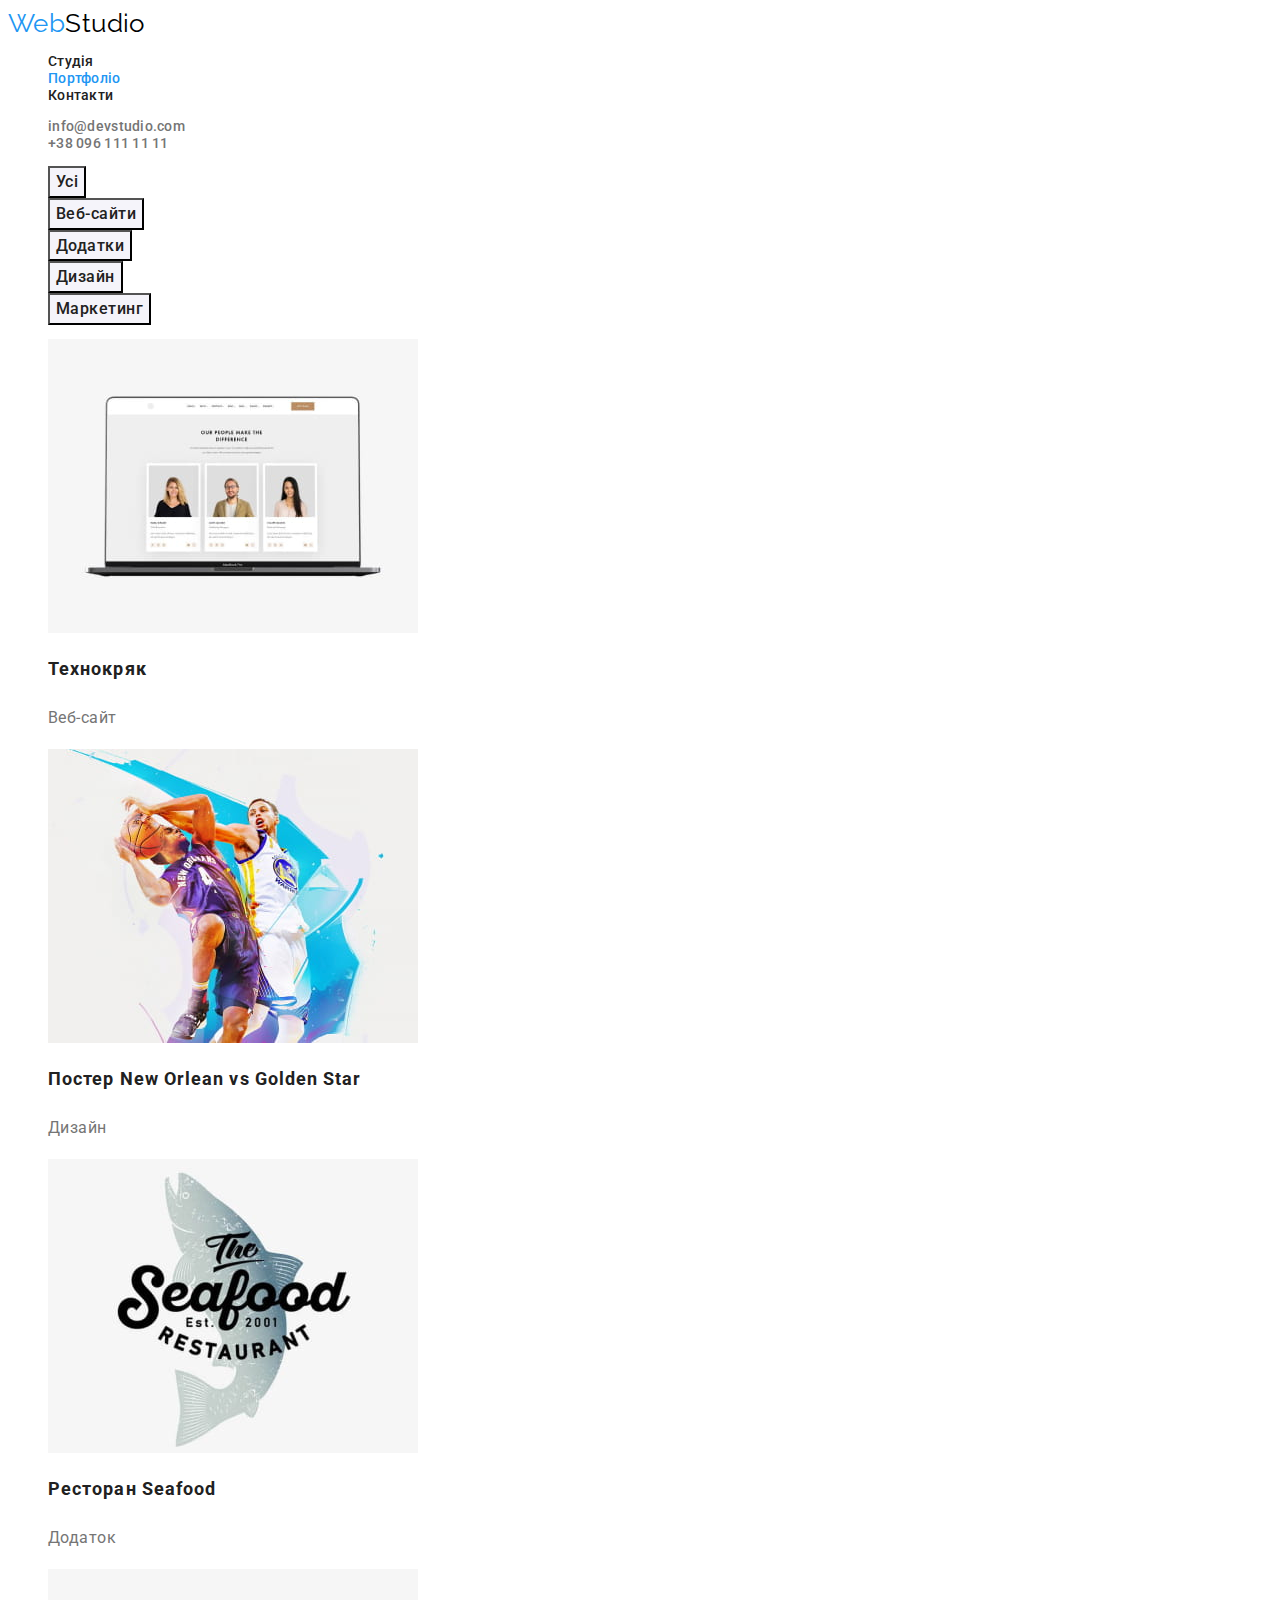
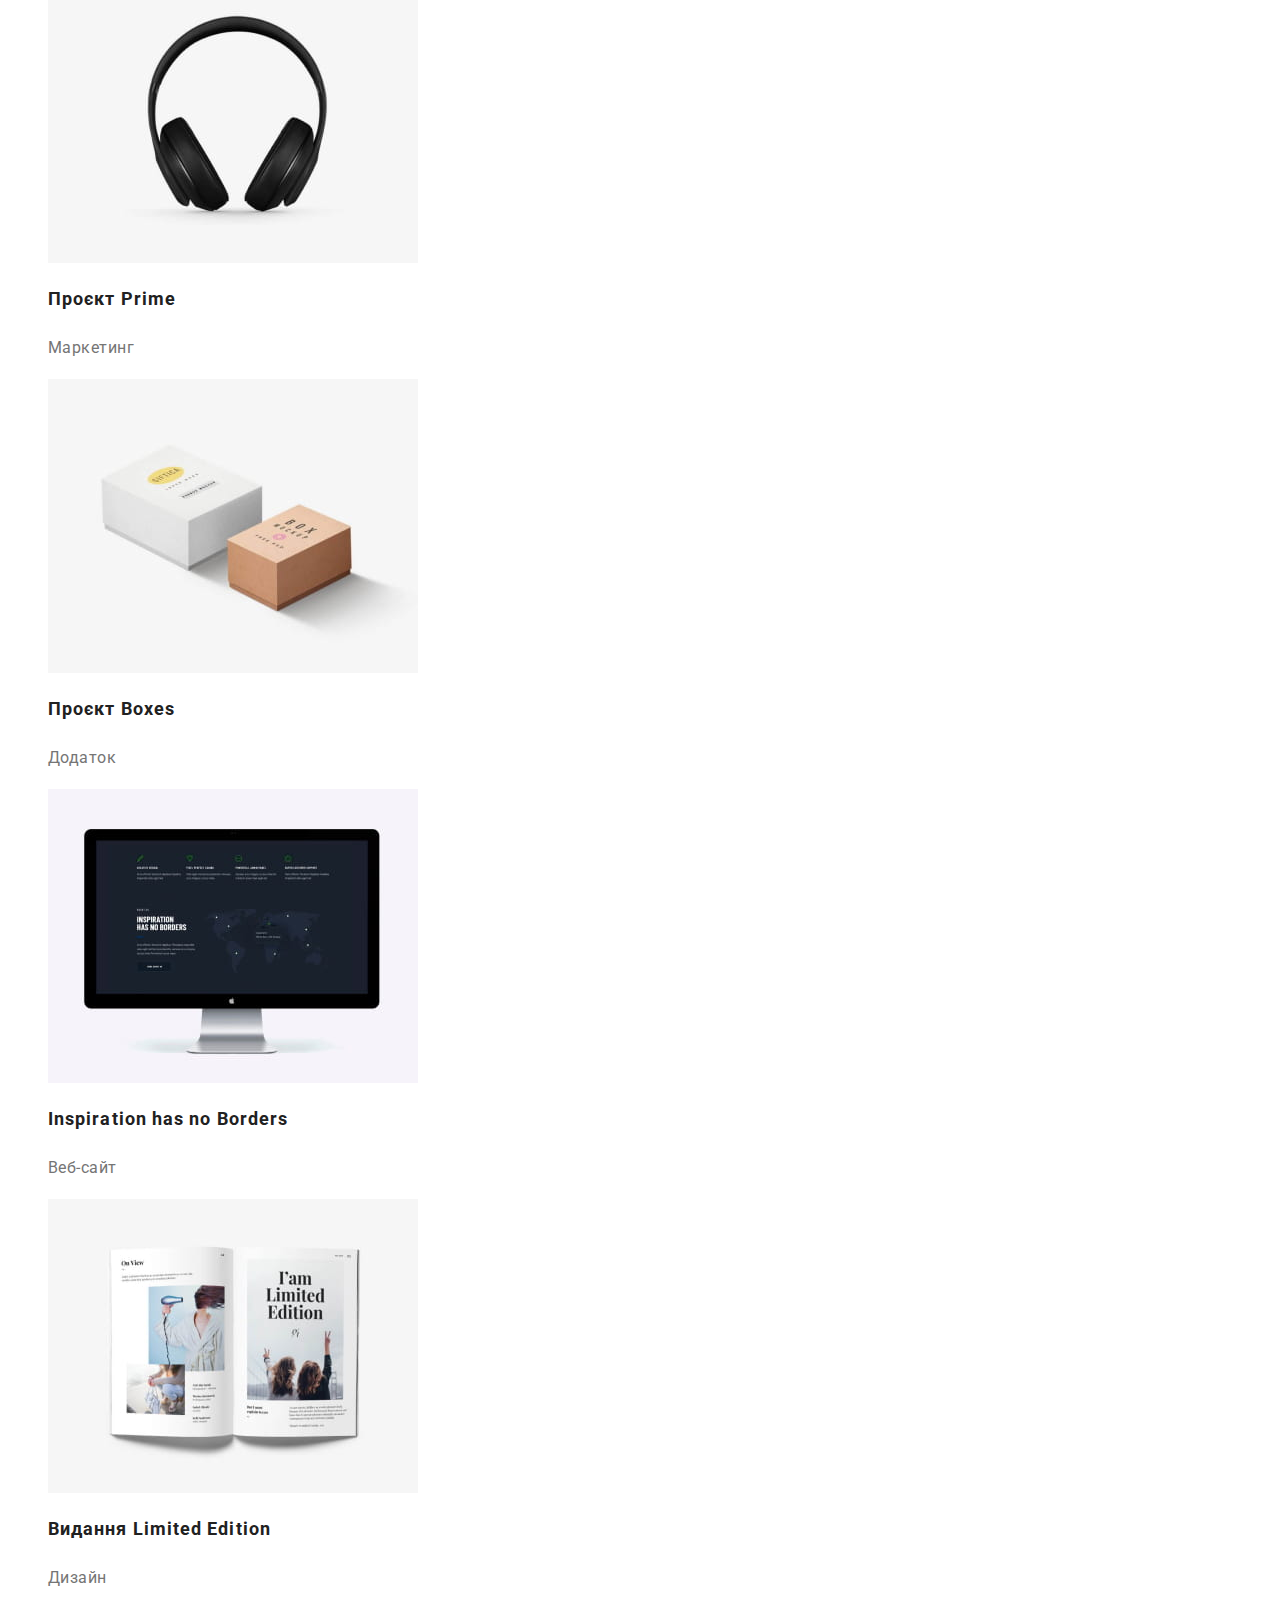
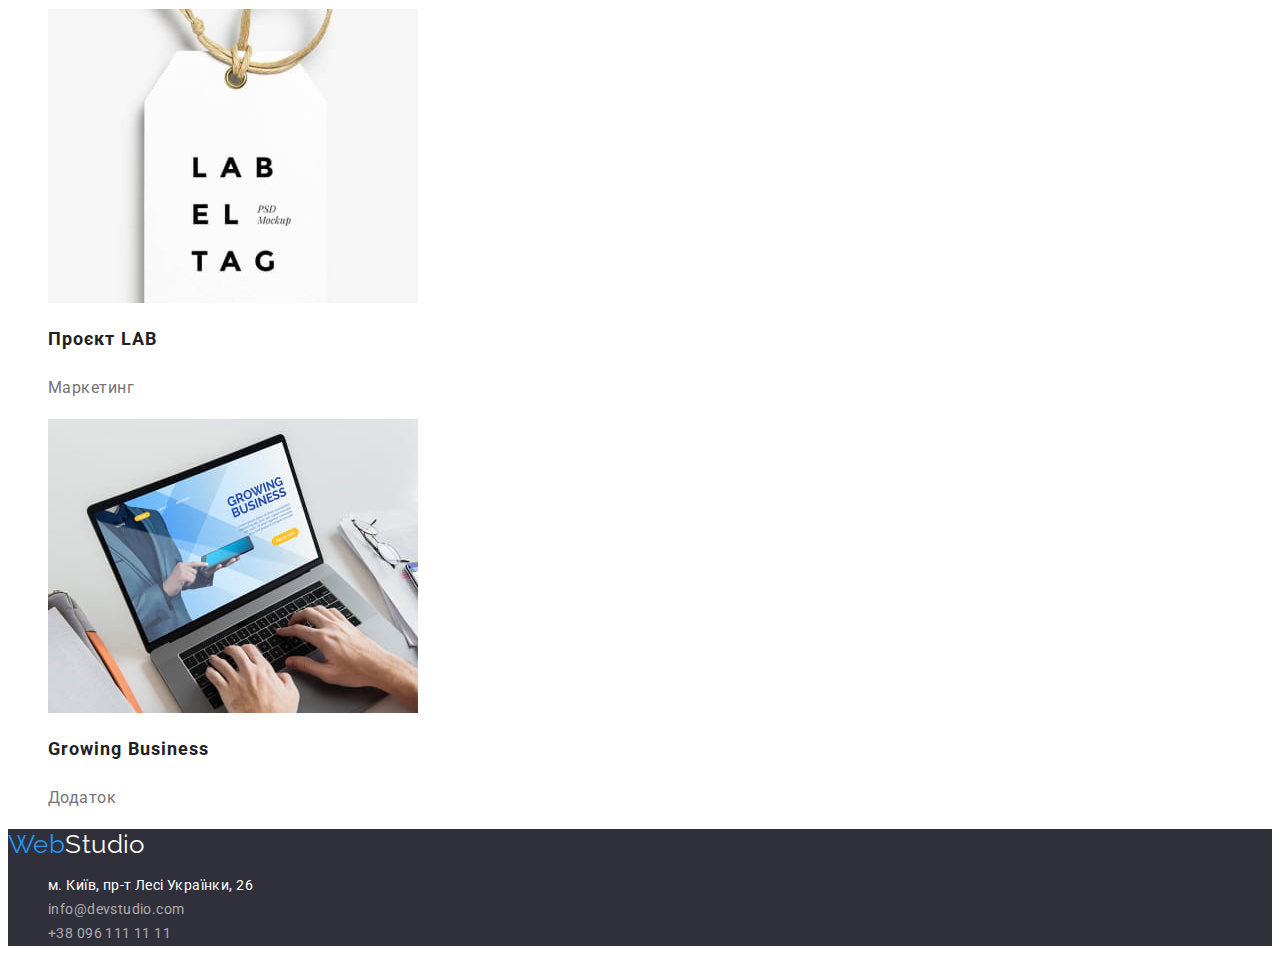
==== portfolio.html @ efd13a73 "Copy" ====
<!DOCTYPE html>
<html lang="uk">
	<head>
		<meta charset="UTF-8" />
		<meta http-equiv="X-UA-Compatible" content="IE=edge" />
		<meta name="viewport" content="width=device-width, initial-scale=1.0" />
		<title>Document</title>
		<link rel="preconnect" href="https://fonts.googleapis.com" />
		<link rel="preconnect" href="https://fonts.gstatic.com" crossorigin />
		<link
			href="https://fonts.googleapis.com/css2?family=Raleway:wght@700&family=Roboto:wght@400;500;700;900&display=swap"
			rel="stylesheet"
		/>
		<link rel="stylesheet" href="./css/style.css" />
	</head>
	<body>
		<!-- Шапка сайта -->
		<header class="page-header">
			<nav>
				<a href="./index.html" class="logo link">Web<span class="logo-header">Studio</span></a>

				<ul class="site-nav list">
					<li><a href="./index.html" class="link">Студія</a></li>
					<li><a href="./portfolio.html" class="link current">Портфоліо</a></li>
					<li><a href="#" class="link">Контакти</a></li>
				</ul>
				<ul class="site-con list">
					<li><a href="mailto:info@devstudio.com" class="link text">info@devstudio.com</a></li>
					<li><a href="tel:+380961111111" class="link text">+38 096 111 11 11</a></li>
				</ul>
			</nav>
		</header>
		<main>
			<!-- Navigation filter -->
			<section class="section">
				<h1 hidden>Navigation filter</h1>
				<ul class="filter-button list">
					<li><button type="button" class="button secondary">Усі</button></li>
					<li><button type="button" class="button secondary">Веб-сайти</button></li>
					<li><button type="button" class="button secondary">Додатки</button></li>
					<li><button type="button" class="button secondary">Дизайн</button></li>
					<li><button type="button" class="button secondary">Маркетинг</button></li>
				</ul>
				<ul class="filter-list list">
					<li>
						<img src="./images/portfolio/img.jpg" alt="Веб-сайт_01" width="370" />
						<h2 class="title">Технокряк</h2>
						<p class="text">Веб-сайт</p>
					</li>
					<li>
						<img src="./images/portfolio/img-1.jpg" alt="Дизайн_01" width="370" />
						<h2 class="title">Постер New Orlean vs Golden Star</h2>
						<p class="text">Дизайн</p>
					</li>
					<li>
						<img src="./images/portfolio/img-2.jpg" alt="Додаток_01" width="370" />
						<h2 class="title">Ресторан Seafood</h2>
						<p class="text">Додаток</p>
					</li>
					<li>
						<img src="./images/portfolio/img-3.jpg" alt="Маркетинг_01" width="370" />
						<h2 class="title">Проєкт Prime</h2>
						<p class="text">Маркетинг</p>
					</li>
					<li>
						<img src="./images/portfolio/img-4.jpg" alt="Додаток_02" width="370" />
						<h2 class="title">Проєкт Boxes</h2>
						<p class="text">Додаток</p>
					</li>
					<li>
						<img src="./images/portfolio/img-5.jpg" alt="Веб-сайт_02" width="370" />
						<h2 class="title">Inspiration has no Borders</h2>
						<p class="text">Веб-сайт</p>
					</li>
					<li>
						<img src="./images/portfolio/img-6.jpg" alt="Дизайн_02" width="370" />
						<h2 class="title">Видання Limited Edition</h2>
						<p class="text">Дизайн</p>
					</li>
					<li>
						<img src="./images/portfolio/img-7.jpg" alt="Маркетинг_02" width="370" />
						<h2 class="title">Проєкт LAB</h2>
						<p class="text">Маркетинг</p>
					</li>
					<li>
						<img src="./images/portfolio/img-8.jpg" alt="Додаток_03" width="370" />
						<h2 class="title">Growing Business</h2>
						<p class="text">Додаток</p>
					</li>
				</ul>
			</section>
		</main>
		<footer class="footer-bg">
			<a href="./index.html" class="logo">Web<span class="logo-footer">Studio</span></a>
			<address>
				<ul class="footer-list list">
					<li>
						<a href="https://goo.gl/maps/hFcLkhoPXMKdGGqA7" target="_blank">
							м. Київ, пр-т Лесі Українки, 26
						</a>
					</li>
					<li><a href="mailto:info@devstudio.com" class="footer-list-link">info@devstudio.com</a></li>
					<li><a href="tel:+380961111111" class="footer-list-link">+38 096 111 11 11</a></li>
				</ul>
			</address>
		</footer>
	</body>
</html>
---- css/style.css ----
/* Logo-color #2196F3 #000000  */
/* text-color #212121 #757575 */
/* blue #2196F3 */
/* white #FFFFFF */
/* footer color: rgba(255, 255, 255, 0.6); */
/* background color #FFFFFF #2F303A #F5F5F5 #F5F4FA  */
:root {
	--primary-text-color: #212121;
	--paragraph-text-color: #757575;
	--accent-color: #2196f3;
	--primary-white-color: #ffffff;
	--secondary-color: #f5f4fa;
	--bg-secondary-color: #2f303a;
}

body {
	background: var(--primary-white-color);
	color: var(--primary-text-color);
	font-size: 14px;
	font-family: Roboto, sans-serif;
	letter-spacing: 0.03em;
}

.text {
	color: var(--paragraph-text-color);
	/* font-size: 14px; */
	line-height: 1.71;
}

.list {
	list-style: none;
}

/* Logo */
.logo > span:hover,
.logo > span:focus {
	color: var(--accent-color);
}

.logo {
	color: var(--accent-color);
	font-family: Raleway, sans-serif;
	font-size: 26px;
	line-height: 1.19;
	text-decoration: none;
}
.logo-header {
	color: #000000;
}

.logo-footer {
	color: var(--primary-white-color);
}

/* Site-nav */

.site-nav .link {
	color: var(--primary-text-color);
	font-weight: 500;
	/* font-size: 14px; */
	line-height: 1.14;
	letter-spacing: 0.02em;
	text-decoration: none;
}

.site-nav .link:hover,
.site-nav .link:focus {
	color: var(--accent-color);
}

.site-nav .link.current {
	color: var(--accent-color);
}

.site-con .link {
	font-weight: 500;
	/* font-size: 14px; */
	line-height: 1.14;
	letter-spacing: 0.02em;
	text-decoration: none;
}

.site-con .link:hover,
.site-con .link:focus {
	color: var(--accent-color);
}

/* Hero */
.hero {
}

.hero-title {
	color: var(--primary-white-color);
	/* color: #000000; */
	font-weight: 900;
	font-size: 44px;
	line-height: 1.36;
	/* or 136% */

	text-align: center;
	letter-spacing: 0.06em;
	text-transform: uppercase;
}
/* Section */
.section-title {
	/* color: #212121; */
	font-weight: 700;
	font-size: 36px;
	line-height: 1.16;
	text-align: center;
}

/* feature */
.feature-list .title {
	font-weight: 700;
	font-size: 14px;
	line-height: 1.14;
	text-transform: uppercase;
}

/* Team */
.team-list .title {
	font-weight: 500;
	font-size: 16px;
	line-height: 1.19;
	/* identical to box height */

	/* text-align: center; */
}

.team-list .text {
	font-size: 16px;
	line-height: 1.19;
}

/* footer */
.footer-list a {
	color: var(--primary-white-color);
	font-size: 14px;
	line-height: 1.71;
	text-decoration: none;
	font-style: normal;
}

.footer-list .footer-list-link {
	color: rgba(255, 255, 255, 0.6);
}

.footer-list a:hover,
.footer-list a:focus {
	color: var(--accent-color);
}

.hero-bg {
	text-align: center;
	background-color: var(--bg-secondary-color);
}

.footer-bg {
	background-color: var(--bg-secondary-color);
}
/* Button */

.button {
	font-family: inherit;
	text-decoration: none;
	cursor: pointer;
}
.button.primary {
	color: var(--primary-white-color);
	background-color: var(--accent-color);
	font-weight: 700;
	font-size: 16px;
	line-height: 1.88;
}
.button.secondary {
	color: var(--primary-text-color);
	background-color: var(--secondary-color);

	font-weight: 500;
	font-size: 16px;
	line-height: 1.62;

	text-align: center;
	letter-spacing: 0.03em;
}

.button:hover,
.button:focus {
	color: var(--primary-white-color);
	background-color: var(--accent-color);
}

/* portfolio */

.filter-list .title {
	font-weight: 700;
	font-size: 18px;
	line-height: 2;

	letter-spacing: 0.06em;
}

.filter-list .text {
	font-size: 16px;
	line-height: 1.88;

	letter-spacing: 0.03em;
}
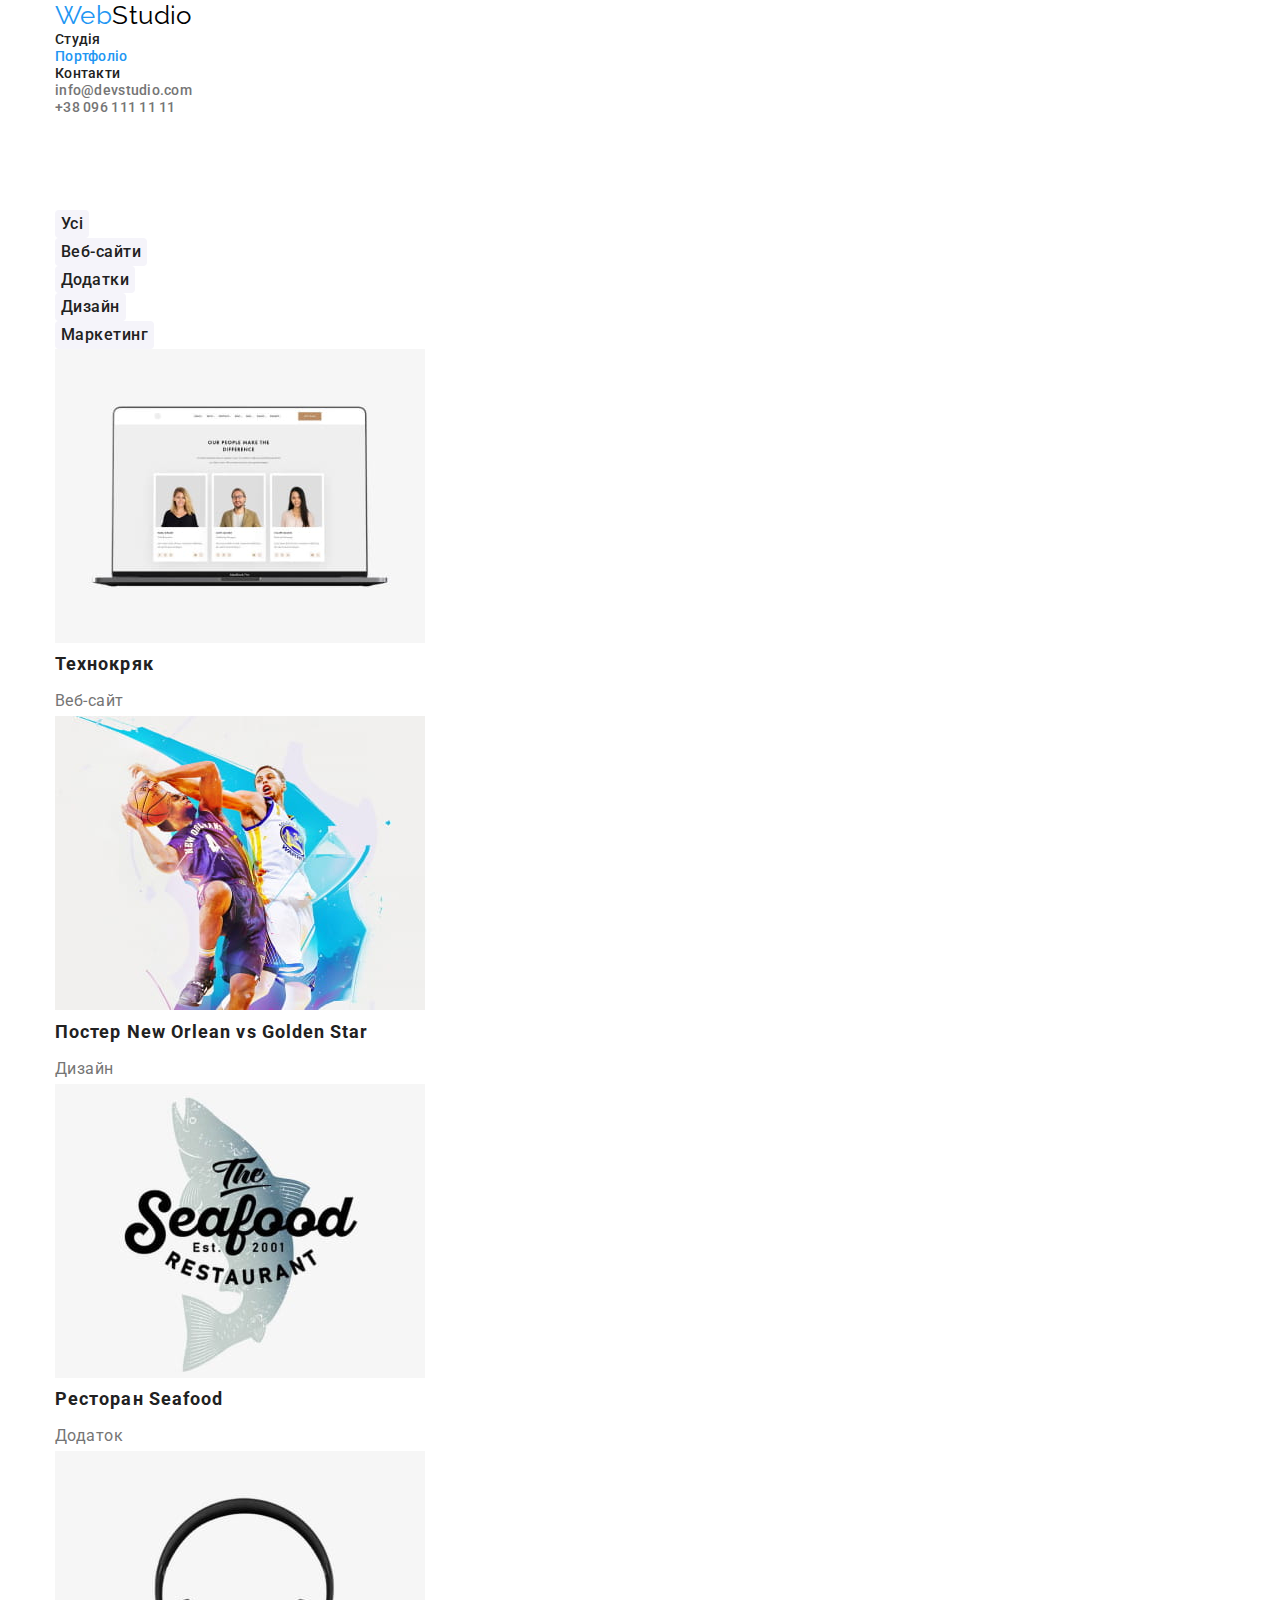
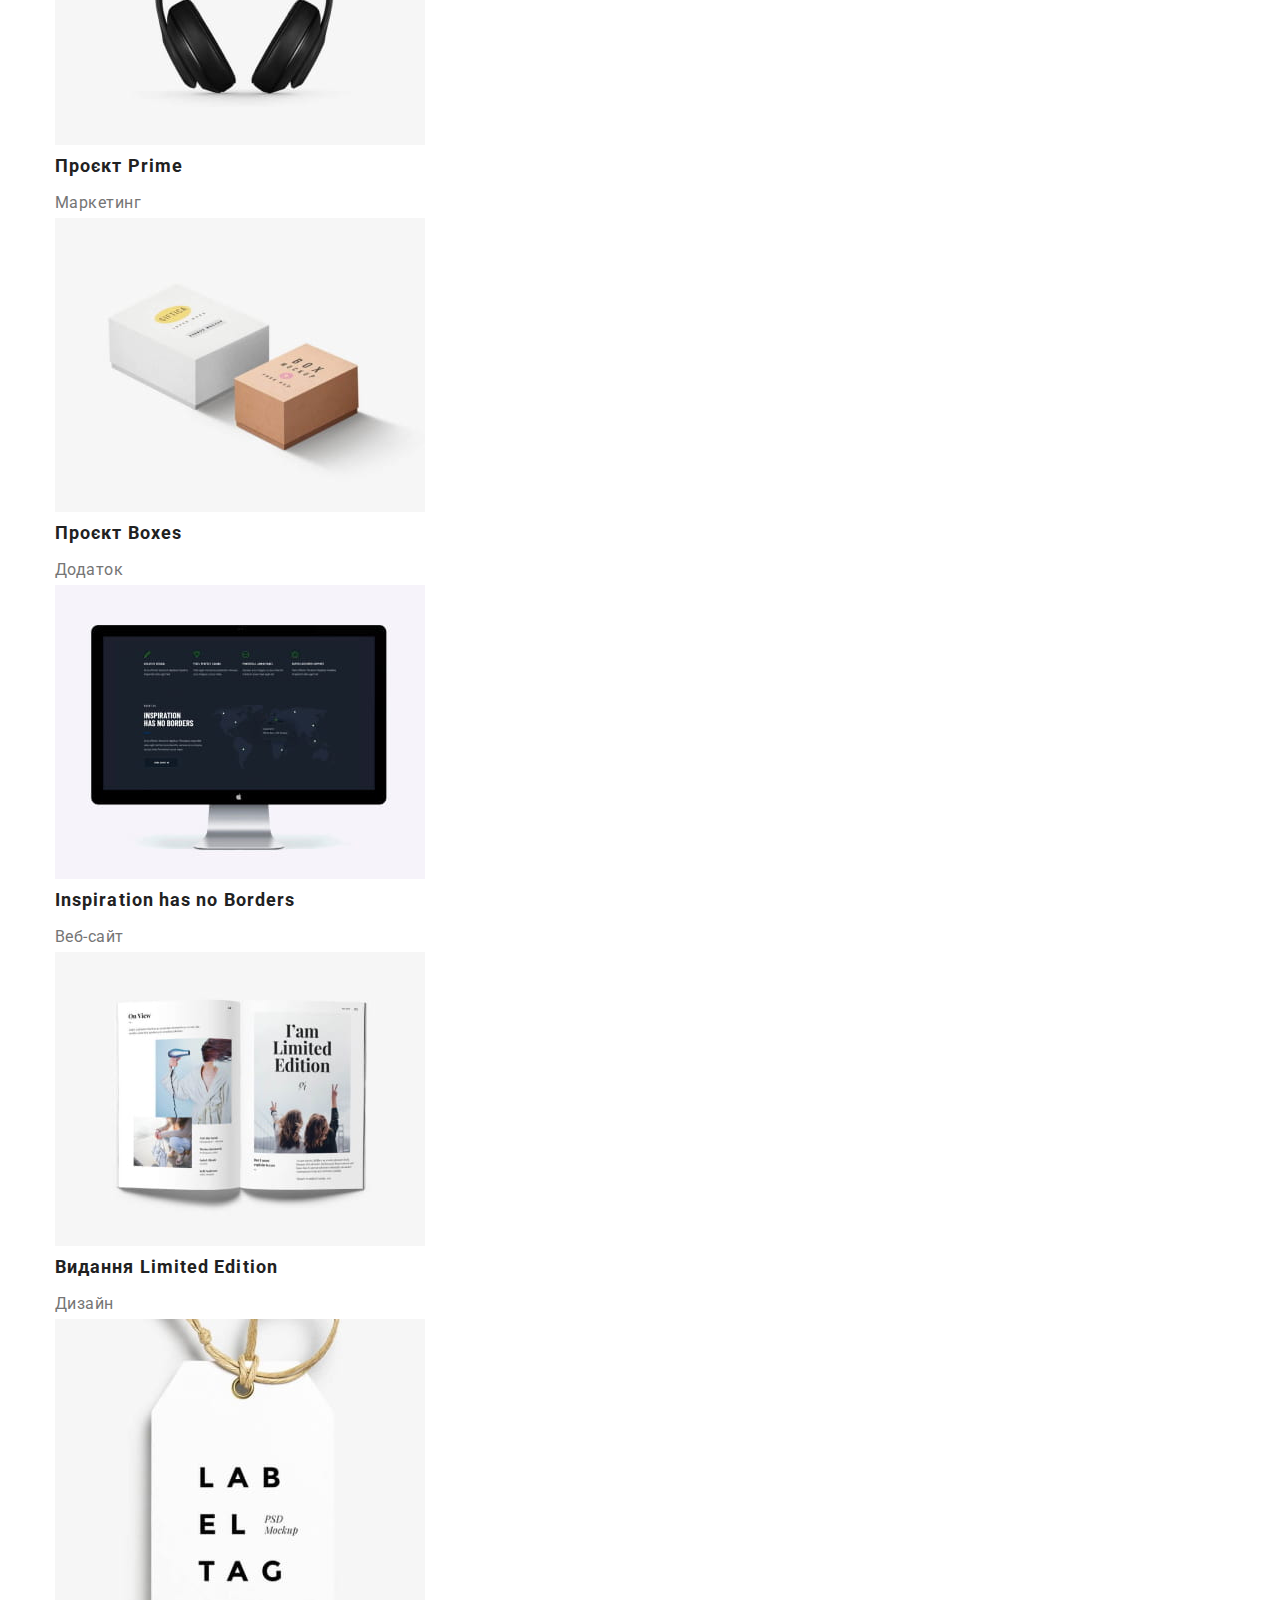
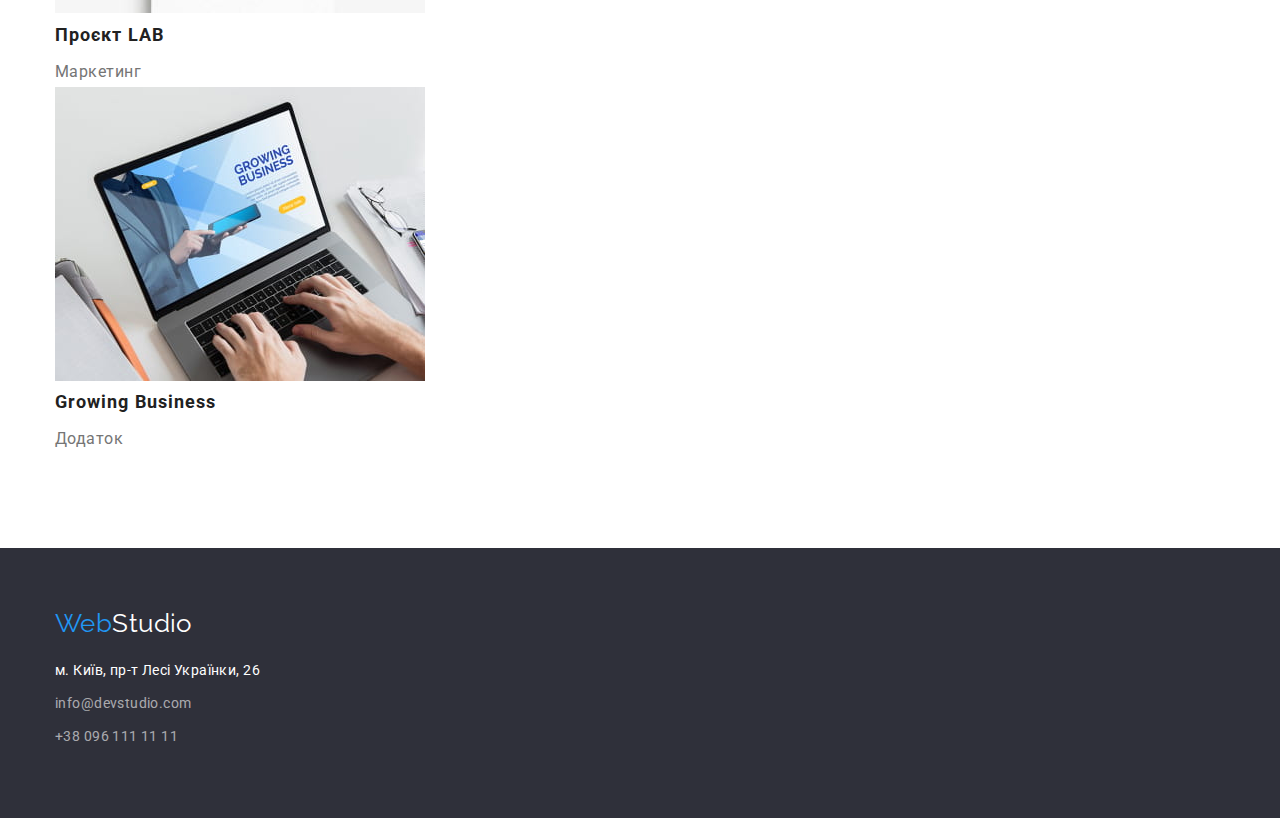
==== commit 4b08d607: "First_redact" ====
--- a/portfolio.html
+++ b/portfolio.html
@@ -11,14 +11,17 @@
 			href="https://fonts.googleapis.com/css2?family=Raleway:wght@700&family=Roboto:wght@400;500;700;900&display=swap"
 			rel="stylesheet"
 		/>
+		<link
+			rel="stylesheet"
+			href="https://cdnjs.cloudflare.com/ajax/libs/modern-normalize/1.1.0/modern-normalize.min.css"
+		/>
 		<link rel="stylesheet" href="./css/style.css" />
 	</head>
 	<body>
 		<!-- Шапка сайта -->
 		<header class="page-header">
-			<nav>
+			<nav class="conteiner">
 				<a href="./index.html" class="logo link">Web<span class="logo-header">Studio</span></a>
-
 				<ul class="site-nav list">
 					<li><a href="./index.html" class="link">Студія</a></li>
 					<li><a href="./portfolio.html" class="link current">Портфоліо</a></li>
@@ -33,76 +36,78 @@
 		<main>
 			<!-- Navigation filter -->
 			<section class="section">
-				<h1 hidden>Navigation filter</h1>
-				<ul class="filter-button list">
-					<li><button type="button" class="button secondary">Усі</button></li>
-					<li><button type="button" class="button secondary">Веб-сайти</button></li>
-					<li><button type="button" class="button secondary">Додатки</button></li>
-					<li><button type="button" class="button secondary">Дизайн</button></li>
-					<li><button type="button" class="button secondary">Маркетинг</button></li>
-				</ul>
-				<ul class="filter-list list">
-					<li>
-						<img src="./images/portfolio/img.jpg" alt="Веб-сайт_01" width="370" />
-						<h2 class="title">Технокряк</h2>
-						<p class="text">Веб-сайт</p>
-					</li>
-					<li>
-						<img src="./images/portfolio/img-1.jpg" alt="Дизайн_01" width="370" />
-						<h2 class="title">Постер New Orlean vs Golden Star</h2>
-						<p class="text">Дизайн</p>
-					</li>
-					<li>
-						<img src="./images/portfolio/img-2.jpg" alt="Додаток_01" width="370" />
-						<h2 class="title">Ресторан Seafood</h2>
-						<p class="text">Додаток</p>
-					</li>
-					<li>
-						<img src="./images/portfolio/img-3.jpg" alt="Маркетинг_01" width="370" />
-						<h2 class="title">Проєкт Prime</h2>
-						<p class="text">Маркетинг</p>
-					</li>
-					<li>
-						<img src="./images/portfolio/img-4.jpg" alt="Додаток_02" width="370" />
-						<h2 class="title">Проєкт Boxes</h2>
-						<p class="text">Додаток</p>
-					</li>
-					<li>
-						<img src="./images/portfolio/img-5.jpg" alt="Веб-сайт_02" width="370" />
-						<h2 class="title">Inspiration has no Borders</h2>
-						<p class="text">Веб-сайт</p>
-					</li>
-					<li>
-						<img src="./images/portfolio/img-6.jpg" alt="Дизайн_02" width="370" />
-						<h2 class="title">Видання Limited Edition</h2>
-						<p class="text">Дизайн</p>
-					</li>
-					<li>
-						<img src="./images/portfolio/img-7.jpg" alt="Маркетинг_02" width="370" />
-						<h2 class="title">Проєкт LAB</h2>
-						<p class="text">Маркетинг</p>
-					</li>
-					<li>
-						<img src="./images/portfolio/img-8.jpg" alt="Додаток_03" width="370" />
-						<h2 class="title">Growing Business</h2>
-						<p class="text">Додаток</p>
-					</li>
-				</ul>
+				<div class="conteiner">
+					<h1 class="visually-hidden">Navigation filter</h1>
+					<ul class="filter-button list">
+						<li><button type="button" class="button secondary">Усі</button></li>
+						<li><button type="button" class="button secondary">Веб-сайти</button></li>
+						<li><button type="button" class="button secondary">Додатки</button></li>
+						<li><button type="button" class="button secondary">Дизайн</button></li>
+						<li><button type="button" class="button secondary">Маркетинг</button></li>
+					</ul>
+					<ul class="filter-list list">
+						<li>
+							<img src="./images/portfolio/img.jpg" alt="Веб-сайт_01" width="370" />
+							<h2 class="title">Технокряк</h2>
+							<p class="text">Веб-сайт</p>
+						</li>
+						<li>
+							<img src="./images/portfolio/img-1.jpg" alt="Дизайн_01" width="370" />
+							<h2 class="title">Постер New Orlean vs Golden Star</h2>
+							<p class="text">Дизайн</p>
+						</li>
+						<li>
+							<img src="./images/portfolio/img-2.jpg" alt="Додаток_01" width="370" />
+							<h2 class="title">Ресторан Seafood</h2>
+							<p class="text">Додаток</p>
+						</li>
+						<li>
+							<img src="./images/portfolio/img-3.jpg" alt="Маркетинг_01" width="370" />
+							<h2 class="title">Проєкт Prime</h2>
+							<p class="text">Маркетинг</p>
+						</li>
+						<li>
+							<img src="./images/portfolio/img-4.jpg" alt="Додаток_02" width="370" />
+							<h2 class="title">Проєкт Boxes</h2>
+							<p class="text">Додаток</p>
+						</li>
+						<li>
+							<img src="./images/portfolio/img-5.jpg" alt="Веб-сайт_02" width="370" />
+							<h2 class="title">Inspiration has no Borders</h2>
+							<p class="text">Веб-сайт</p>
+						</li>
+						<li>
+							<img src="./images/portfolio/img-6.jpg" alt="Дизайн_02" width="370" />
+							<h2 class="title">Видання Limited Edition</h2>
+							<p class="text">Дизайн</p>
+						</li>
+						<li>
+							<img src="./images/portfolio/img-7.jpg" alt="Маркетинг_02" width="370" />
+							<h2 class="title">Проєкт LAB</h2>
+							<p class="text">Маркетинг</p>
+						</li>
+						<li>
+							<img src="./images/portfolio/img-8.jpg" alt="Додаток_03" width="370" />
+							<h2 class="title">Growing Business</h2>
+							<p class="text">Додаток</p>
+						</li>
+					</ul>
+				</div>
 			</section>
 		</main>
 		<footer class="footer-bg">
-			<a href="./index.html" class="logo">Web<span class="logo-footer">Studio</span></a>
-			<address>
-				<ul class="footer-list list">
-					<li>
-						<a href="https://goo.gl/maps/hFcLkhoPXMKdGGqA7" target="_blank">
-							м. Київ, пр-т Лесі Українки, 26
-						</a>
-					</li>
-					<li><a href="mailto:info@devstudio.com" class="footer-list-link">info@devstudio.com</a></li>
-					<li><a href="tel:+380961111111" class="footer-list-link">+38 096 111 11 11</a></li>
-				</ul>
-			</address>
+			<div class="conteiner">
+				<a href="./index.html" class="logo footer">Web<span class="logo-footer">Studio</span></a>
+				<address>
+					<ul class="footer-list list">
+						<li>
+							<a href="https://goo.gl/maps/hFcLkhoPXMKdGGqA7" target="_blank"> м. Київ, пр-т Лесі Українки, 26 </a>
+						</li>
+						<li><a href="mailto:info@devstudio.com" class="footer-list-link">info@devstudio.com</a></li>
+						<li><a href="tel:+380961111111" class="footer-list-link">+38 096 111 11 11</a></li>
+					</ul>
+				</address>
+			</div>
 		</footer>
 	</body>
 </html>
--- a/css/style.css
+++ b/css/style.css
@@ -13,6 +13,27 @@
 	--bg-secondary-color: #2f303a;
 }
 
+h1,
+h2,
+h3,
+h4,
+h5,
+h6,
+ul,
+p {
+	margin: 0;
+}
+ul {
+	padding: 0;
+}
+
+.conteiner {
+	width: 1200px;
+	padding-left: 15px;
+	padding-right: 15px;
+	margin: 0 auto;
+}
+
 body {
 	background: var(--primary-white-color);
 	color: var(--primary-text-color);
@@ -87,21 +108,45 @@
 
 /* Hero */
 .hero {
+	padding-top: 200px;
+	padding-bottom: 200px;
 }
 
 .hero-title {
-	color: var(--primary-white-color);
-	/* color: #000000; */
+	max-width: 696px;
+	margin: 0 auto;
+	margin-bottom: 30px;
+
+	color: var(--primary-white-color);
 	font-weight: 900;
 	font-size: 44px;
 	line-height: 1.36;
-	/* or 136% */
 
 	text-align: center;
 	letter-spacing: 0.06em;
 	text-transform: uppercase;
 }
 /* Section */
+
+/* Hide heading */
+.visually-hidden {
+	position: absolute;
+	white-space: nowrap;
+	width: 1px;
+	height: 1px;
+	overflow: hidden;
+	border: 0;
+	padding: 0;
+	clip: rect(0 0 0 0);
+	clip-path: inset(50%);
+	margin: -1px;
+}
+
+.section {
+	padding-top: 94px;
+	padding-bottom: 94px;
+}
+
 .section-title {
 	/* color: #212121; */
 	font-weight: 700;
@@ -111,6 +156,15 @@
 }
 
 /* feature */
+
+.title {
+	margin-bottom: 10px;
+}
+
+.feature {
+	padding-bottom: 47px;
+}
+
 .feature-list .title {
 	font-weight: 700;
 	font-size: 14px;
@@ -118,7 +172,17 @@
 	text-transform: uppercase;
 }
 
+/* Work */
+.work {
+	padding-top: 47px;
+}
+
 /* Team */
+
+.team {
+	background-color: var(--secondary-color);
+}
+
 .team-list .title {
 	font-weight: 500;
 	font-size: 16px;
@@ -134,6 +198,15 @@
 }
 
 /* footer */
+.logo.footer {
+	display: block;
+	margin-bottom: 20px;
+}
+
+.footer-list li {
+	margin-bottom: 9px;
+}
+
 .footer-list a {
 	color: var(--primary-white-color);
 	font-size: 14px;
@@ -157,6 +230,8 @@
 }
 
 .footer-bg {
+	padding-top: 60px;
+	padding-bottom: 60px;
 	background-color: var(--bg-secondary-color);
 }
 /* Button */
@@ -165,13 +240,18 @@
 	font-family: inherit;
 	text-decoration: none;
 	cursor: pointer;
+	border-radius: 4px;
+	border: none;
 }
 .button.primary {
+	padding: 10px 32px;
+
 	color: var(--primary-white-color);
 	background-color: var(--accent-color);
 	font-weight: 700;
 	font-size: 16px;
 	line-height: 1.88;
+	letter-spacing: 0.06em;
 }
 .button.secondary {
 	color: var(--primary-text-color);
@@ -194,6 +274,7 @@
 /* portfolio */
 
 .filter-list .title {
+	margin-bottom: 4px;
 	font-weight: 700;
 	font-size: 18px;
 	line-height: 2;
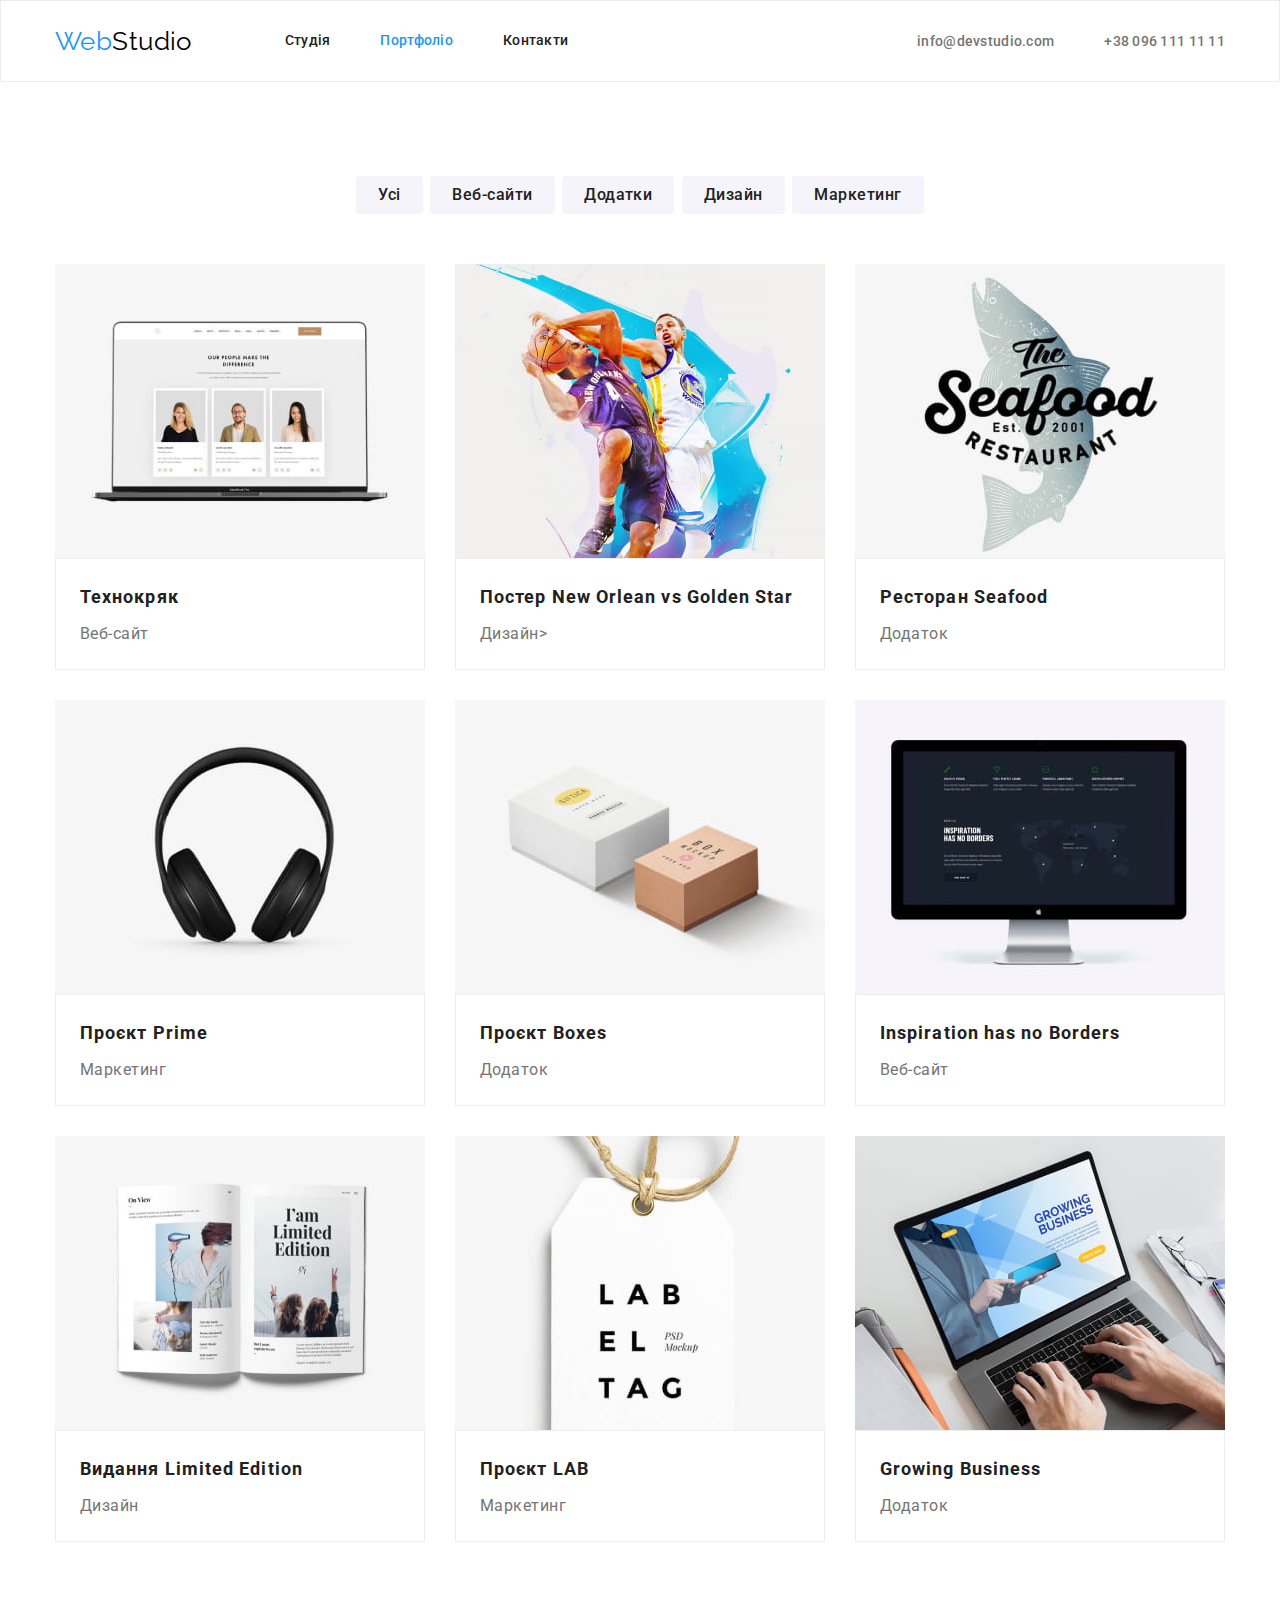
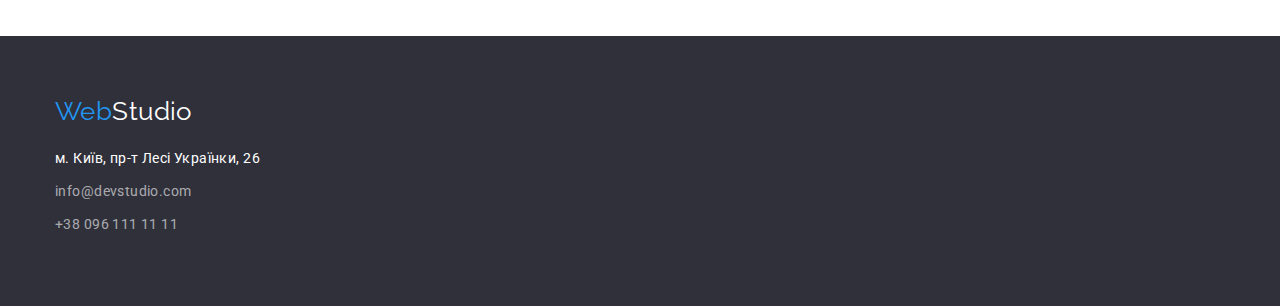
==== commit 85d29c4c: "secondary_flex_redact" ====
--- a/portfolio.html
+++ b/portfolio.html
@@ -20,12 +20,12 @@
 	<body>
 		<!-- Шапка сайта -->
 		<header class="page-header">
-			<nav class="conteiner">
+			<nav class="conteiner main-nav">
 				<a href="./index.html" class="logo link">Web<span class="logo-header">Studio</span></a>
 				<ul class="site-nav list">
-					<li><a href="./index.html" class="link">Студія</a></li>
-					<li><a href="./portfolio.html" class="link current">Портфоліо</a></li>
-					<li><a href="#" class="link">Контакти</a></li>
+					<li class="item"><a href="./index.html" class="link">Студія</a></li>
+					<li class="item"><a href="./portfolio.html" class="link current">Портфоліо</a></li>
+					<li class="item"><a href="#" class="link">Контакти</a></li>
 				</ul>
 				<ul class="site-con list">
 					<li><a href="mailto:info@devstudio.com" class="link text">info@devstudio.com</a></li>
@@ -39,57 +39,67 @@
 				<div class="conteiner">
 					<h1 class="visually-hidden">Navigation filter</h1>
 					<ul class="filter-button list">
-						<li><button type="button" class="button secondary">Усі</button></li>
-						<li><button type="button" class="button secondary">Веб-сайти</button></li>
-						<li><button type="button" class="button secondary">Додатки</button></li>
-						<li><button type="button" class="button secondary">Дизайн</button></li>
-						<li><button type="button" class="button secondary">Маркетинг</button></li>
+						<li class="Filter-btn"><button type="button" class="button secondary">Усі</button></li>
+						<li class="Filter-btn"><button type="button" class="button secondary">Веб-сайти</button></li>
+						<li class="Filter-btn"><button type="button" class="button secondary">Додатки</button></li>
+						<li class="Filter-btn"><button type="button" class="button secondary">Дизайн</button></li>
+						<li class="Filter-btn"><button type="button" class="button secondary">Маркетинг</button></li>
 					</ul>
+
 					<ul class="filter-list list">
-						<li>
+						<li class="filter-item">
 							<img src="./images/portfolio/img.jpg" alt="Веб-сайт_01" width="370" />
-							<h2 class="title">Технокряк</h2>
-							<p class="text">Веб-сайт</p>
+							<div class="border">
+								<h2 class="title">Технокряк</h2>
+								<p class="text">Веб-сайт</p></div>
 						</li>
-						<li>
+						<li class="filter-item">
 							<img src="./images/portfolio/img-1.jpg" alt="Дизайн_01" width="370" />
-							<h2 class="title">Постер New Orlean vs Golden Star</h2>
-							<p class="text">Дизайн</p>
+							<div class="border">
+								<h2 class="title">Постер New Orlean vs Golden Star</h2>
+								<p class="text">Дизайн</p</div>>
 						</li>
-						<li>
+						<li class="filter-item">
 							<img src="./images/portfolio/img-2.jpg" alt="Додаток_01" width="370" />
-							<h2 class="title">Ресторан Seafood</h2>
-							<p class="text">Додаток</p>
+							<div class="border">
+								<h2 class="title">Ресторан Seafood</h2>
+								<p class="text">Додаток</p></div>
 						</li>
-						<li>
+						<li class="filter-item">
 							<img src="./images/portfolio/img-3.jpg" alt="Маркетинг_01" width="370" />
-							<h2 class="title">Проєкт Prime</h2>
-							<p class="text">Маркетинг</p>
+							<div class="border">
+								<h2 class="title">Проєкт Prime</h2>
+								<p class="text">Маркетинг</p></div>
 						</li>
-						<li>
+						<li class="filter-item">
 							<img src="./images/portfolio/img-4.jpg" alt="Додаток_02" width="370" />
-							<h2 class="title">Проєкт Boxes</h2>
-							<p class="text">Додаток</p>
+							<div class="border">
+								<h2 class="title">Проєкт Boxes</h2>
+								<p class="text">Додаток</p></div>
 						</li>
-						<li>
+						<li class="filter-item">
 							<img src="./images/portfolio/img-5.jpg" alt="Веб-сайт_02" width="370" />
-							<h2 class="title">Inspiration has no Borders</h2>
-							<p class="text">Веб-сайт</p>
+							<div class="border">
+								<h2 class="title">Inspiration has no Borders</h2>
+								<p class="text">Веб-сайт</p></div>
 						</li>
-						<li>
+						<li class="filter-item">
 							<img src="./images/portfolio/img-6.jpg" alt="Дизайн_02" width="370" />
-							<h2 class="title">Видання Limited Edition</h2>
-							<p class="text">Дизайн</p>
+							<div class="border">
+								<h2 class="title">Видання Limited Edition</h2>
+								<p class="text">Дизайн</p></div>
 						</li>
-						<li>
+						<li class="filter-item">
 							<img src="./images/portfolio/img-7.jpg" alt="Маркетинг_02" width="370" />
-							<h2 class="title">Проєкт LAB</h2>
-							<p class="text">Маркетинг</p>
+							<div class="border">
+								<h2 class="title">Проєкт LAB</h2>
+								<p class="text">Маркетинг</p></div>
 						</li>
-						<li>
+						<li class="filter-item">
 							<img src="./images/portfolio/img-8.jpg" alt="Додаток_03" width="370" />
-							<h2 class="title">Growing Business</h2>
-							<p class="text">Додаток</p>
+							<div class="border"><h2 class="title">Growing Business</h2>
+								<p class="text">Додаток</p></div>
+							
 						</li>
 					</ul>
 				</div>
--- a/css/style.css
+++ b/css/style.css
@@ -13,6 +13,10 @@
 	--bg-secondary-color: #2f303a;
 }
 
+/* * {
+	outline: 1px solid orange;
+} */
+
 h1,
 h2,
 h3,
@@ -72,10 +76,33 @@
 .logo-footer {
 	color: var(--primary-white-color);
 }
+/* Header */
+
+.page-header {
+	border: 1px solid #ececec;
+}
+
+.main-nav {
+	display: flex;
+	align-items: center;
+}
 
 /* Site-nav */
 
+.site-nav {
+	display: flex;
+	margin-left: 93px;
+}
+
+.site-nav .item:not(:last-child),
+.site-con :not(:last-child) {
+	margin-right: 50px;
+}
+
 .site-nav .link {
+	display: block;
+	padding-top: 32px;
+	padding-bottom: 32px;
 	color: var(--primary-text-color);
 	font-weight: 500;
 	/* font-size: 14px; */
@@ -91,6 +118,11 @@
 
 .site-nav .link.current {
 	color: var(--accent-color);
+}
+
+.site-con {
+	display: flex;
+	margin-left: auto;
 }
 
 .site-con .link {
@@ -148,6 +180,8 @@
 }
 
 .section-title {
+	margin-bottom: 50px;
+
 	/* color: #212121; */
 	font-weight: 700;
 	font-size: 36px;
@@ -165,6 +199,17 @@
 	padding-bottom: 47px;
 }
 
+.feature-list {
+	display: flex;
+	/* max-width: 270px; */
+	margin: auto;
+}
+
+.feature-item {
+	max-width: 270px;
+	margin-right: 30px;
+}
+
 .feature-list .title {
 	font-weight: 700;
 	font-size: 14px;
@@ -176,23 +221,45 @@
 .work {
 	padding-top: 47px;
 }
-
+.work-list {
+	display: flex;
+	justify-content: space-between;
+}
 /* Team */
 
 .team {
 	background-color: var(--secondary-color);
 }
 
+.team-list {
+	display: flex;
+}
+
+.team-item {
+	margin-right: 30px;
+	background: #ffffff;
+
+	text-align: center;
+
+	box-shadow: 0px 1px 3px rgba(0, 0, 0, 0.12), 0px 1px 1px rgba(0, 0, 0, 0.14), 0px 2px 1px rgba(0, 0, 0, 0.2);
+	border-radius: 0px 0px 4px 4px;
+}
+
+.team-item::last-child {
+	margin-right: 0;
+}
+
 .team-list .title {
+	padding-top: 30px;
+
 	font-weight: 500;
 	font-size: 16px;
 	line-height: 1.19;
-	/* identical to box height */
-
-	/* text-align: center; */
 }
 
 .team-list .text {
+	padding-bottom: 30px;
+
 	font-size: 16px;
 	line-height: 1.19;
 }
@@ -254,6 +321,11 @@
 	letter-spacing: 0.06em;
 }
 .button.secondary {
+	padding-left: 22px;
+	padding-right: 22px;
+	padding-top: 6px;
+	padding-bottom: 6px;
+
 	color: var(--primary-text-color);
 	background-color: var(--secondary-color);
 
@@ -273,7 +345,45 @@
 
 /* portfolio */
 
+img {
+	display: block;
+}
+
+.filter-button {
+	display: flex;
+	width: 575px;
+	margin: auto;
+	justify-content: space-around;
+	padding-bottom: 50px;
+}
+
+.filter-list {
+	display: flex;
+	flex-wrap: wrap;
+}
+
+.filter-item {
+	width: 370px;
+	margin-right: 30px;
+	margin-bottom: 30px;
+	/* border: 1px solid #eeeeee; */
+}
+.border {
+	border: 1px solid #eeeeee;
+}
+
+.filter-item:nth-child(3n) {
+	margin-right: 0;
+}
+
+.filter-item:nth-last-child(-n + 3) {
+	margin-bottom: 0;
+}
+
 .filter-list .title {
+	padding-top: 20px;
+	padding-left: 24px;
+
 	margin-bottom: 4px;
 	font-weight: 700;
 	font-size: 18px;
@@ -283,6 +393,9 @@
 }
 
 .filter-list .text {
+	padding-bottom: 20px;
+	padding-left: 24px;
+
 	font-size: 16px;
 	line-height: 1.88;
 
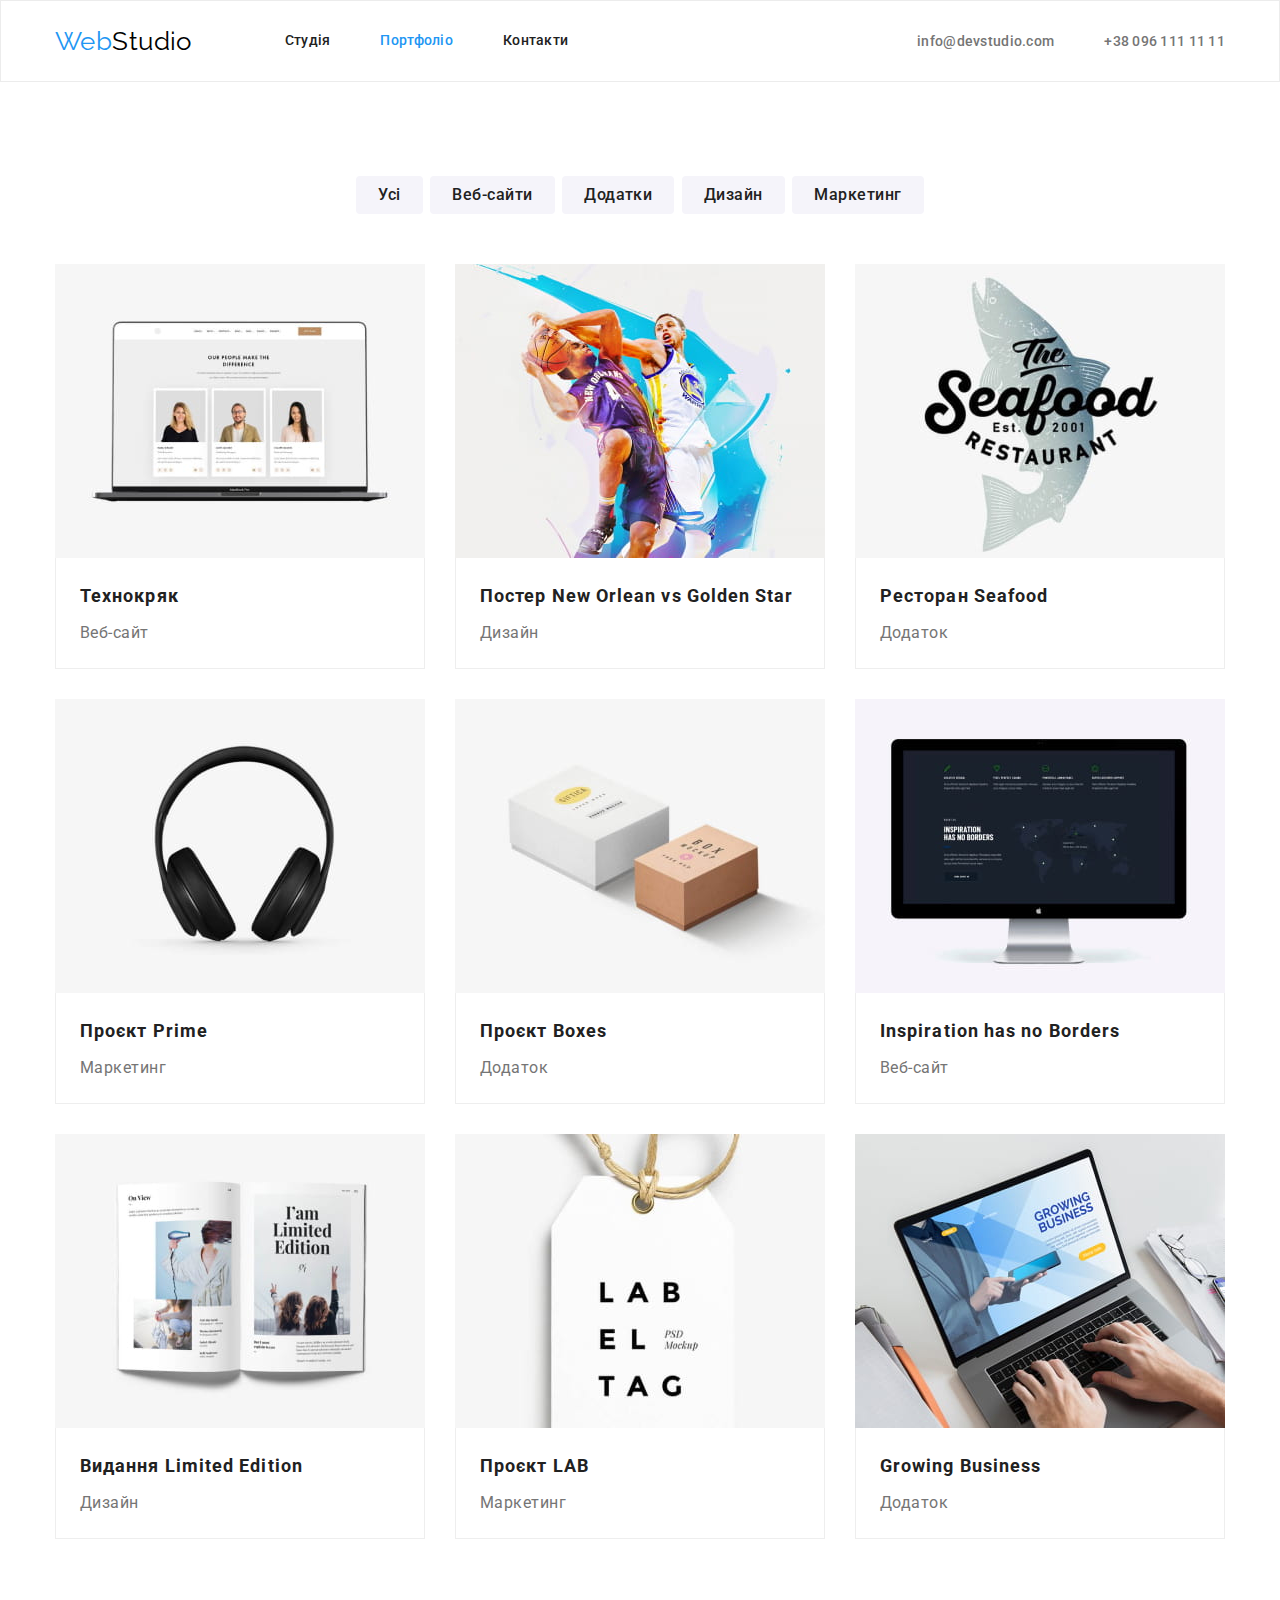
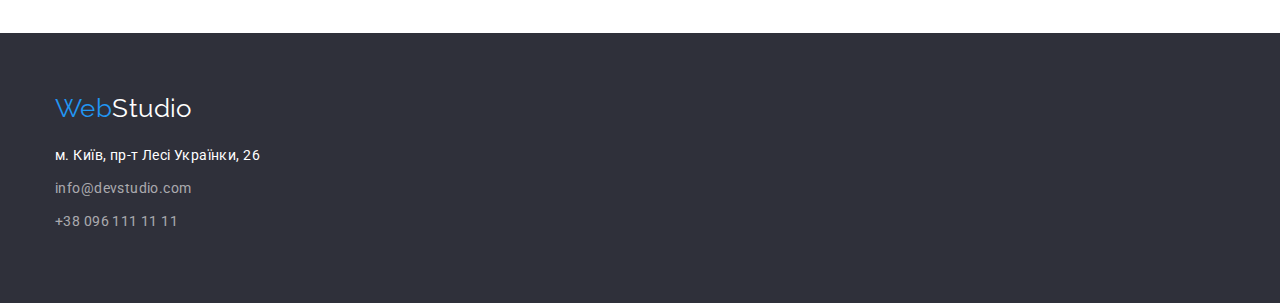
==== commit 13b7c6e1: "redact" ====
--- a/portfolio.html
+++ b/portfolio.html
@@ -51,55 +51,61 @@
 							<img src="./images/portfolio/img.jpg" alt="Веб-сайт_01" width="370" />
 							<div class="border">
 								<h2 class="title">Технокряк</h2>
-								<p class="text">Веб-сайт</p></div>
+								<p class="text">Веб-сайт</p>
+							</div>
 						</li>
 						<li class="filter-item">
 							<img src="./images/portfolio/img-1.jpg" alt="Дизайн_01" width="370" />
 							<div class="border">
 								<h2 class="title">Постер New Orlean vs Golden Star</h2>
-								<p class="text">Дизайн</p</div>>
+								<p class="text">Дизайн</p>
+							</div>
 						</li>
 						<li class="filter-item">
 							<img src="./images/portfolio/img-2.jpg" alt="Додаток_01" width="370" />
 							<div class="border">
 								<h2 class="title">Ресторан Seafood</h2>
-								<p class="text">Додаток</p></div>
+								<p class="text">Додаток</p>
+							</div>
 						</li>
 						<li class="filter-item">
 							<img src="./images/portfolio/img-3.jpg" alt="Маркетинг_01" width="370" />
 							<div class="border">
 								<h2 class="title">Проєкт Prime</h2>
-								<p class="text">Маркетинг</p></div>
+								<p class="text">Маркетинг</p>
+							</div>
 						</li>
 						<li class="filter-item">
 							<img src="./images/portfolio/img-4.jpg" alt="Додаток_02" width="370" />
 							<div class="border">
 								<h2 class="title">Проєкт Boxes</h2>
-								<p class="text">Додаток</p></div>
+								<p class="text">Додаток</p>
+							</div>
 						</li>
 						<li class="filter-item">
 							<img src="./images/portfolio/img-5.jpg" alt="Веб-сайт_02" width="370" />
 							<div class="border">
 								<h2 class="title">Inspiration has no Borders</h2>
-								<p class="text">Веб-сайт</p></div>
+								<p class="text">Веб-сайт</p>
+							</div>
 						</li>
 						<li class="filter-item">
 							<img src="./images/portfolio/img-6.jpg" alt="Дизайн_02" width="370" />
 							<div class="border">
 								<h2 class="title">Видання Limited Edition</h2>
-								<p class="text">Дизайн</p></div>
+								<p class="text">Дизайн</p>
+							</div>
 						</li>
 						<li class="filter-item">
 							<img src="./images/portfolio/img-7.jpg" alt="Маркетинг_02" width="370" />
 							<div class="border">
 								<h2 class="title">Проєкт LAB</h2>
-								<p class="text">Маркетинг</p></div>
+								<p class="text">Маркетинг</p>
+							</div>
 						</li>
 						<li class="filter-item">
 							<img src="./images/portfolio/img-8.jpg" alt="Додаток_03" width="370" />
-							<div class="border"><h2 class="title">Growing Business</h2>
-								<p class="text">Додаток</p></div>
-							
+							<div class="border"><h2 class="title">Growing Business</h2> <p class="text">Додаток</p></div>
 						</li>
 					</ul>
 				</div>
--- a/css/style.css
+++ b/css/style.css
@@ -368,9 +368,17 @@
 	margin-bottom: 30px;
 	/* border: 1px solid #eeeeee; */
 }
+
 .border {
 	border: 1px solid #eeeeee;
-}
+	border-top: transparent;
+}
+
+/* .border {
+	border-bottom:1px solid #eeeeee;
+	border-left:1px solid #eeeeee;
+	border-right:1px solid #eeeeee;
+} */
 
 .filter-item:nth-child(3n) {
 	margin-right: 0;
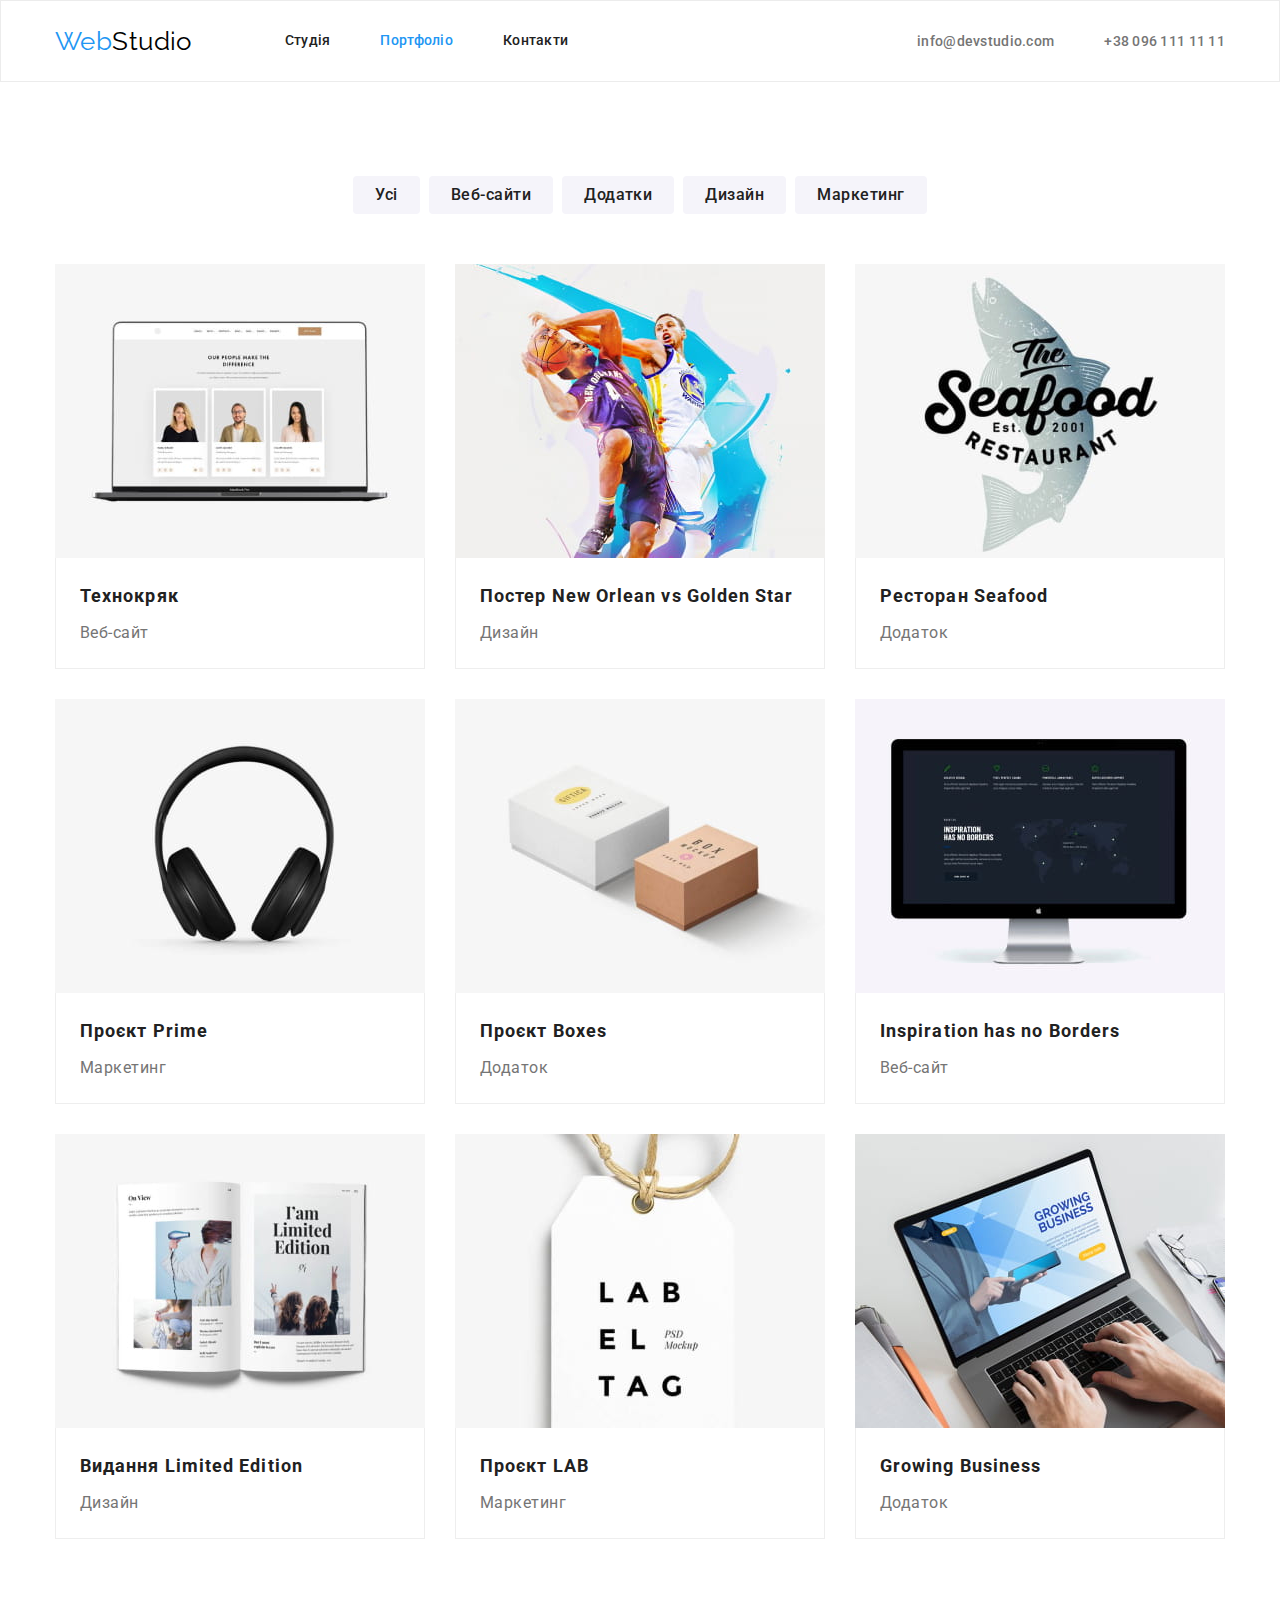
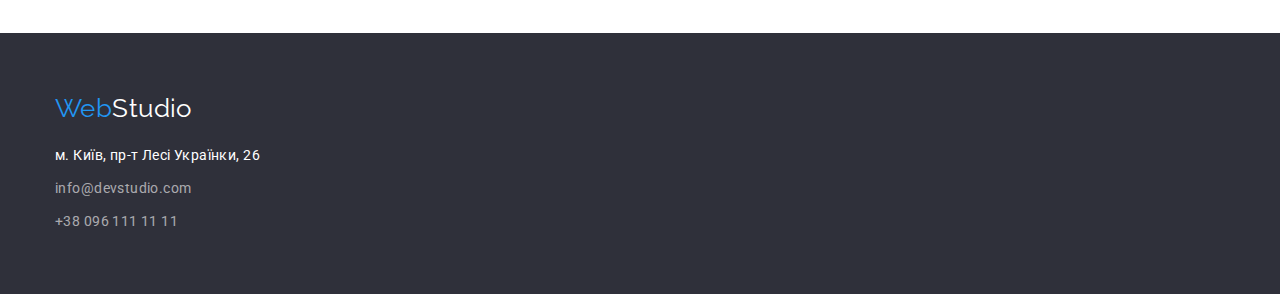
==== commit 1b3023fd: "Redact_" ====
--- a/portfolio.html
+++ b/portfolio.html
@@ -105,7 +105,10 @@
 						</li>
 						<li class="filter-item">
 							<img src="./images/portfolio/img-8.jpg" alt="Додаток_03" width="370" />
-							<div class="border"><h2 class="title">Growing Business</h2> <p class="text">Додаток</p></div>
+							<div class="border">
+								<h2 class="title">Growing Business</h2>
+								<p class="text">Додаток</p>
+							</div>
 						</li>
 					</ul>
 				</div>
--- a/css/style.css
+++ b/css/style.css
@@ -245,12 +245,12 @@
 	border-radius: 0px 0px 4px 4px;
 }
 
-.team-item::last-child {
+.team-list .team-item:last-child {
 	margin-right: 0;
 }
 
 .team-list .title {
-	padding-top: 30px;
+	margin-top: 30px;
 
 	font-weight: 500;
 	font-size: 16px;
@@ -258,7 +258,7 @@
 }
 
 .team-list .text {
-	padding-bottom: 30px;
+	margin-bottom: 30px;
 
 	font-size: 16px;
 	line-height: 1.19;
@@ -301,6 +301,10 @@
 	padding-bottom: 60px;
 	background-color: var(--bg-secondary-color);
 }
+
+.footer-list li:last-child {
+	margin: 0;
+}
 /* Button */
 
 .button {
@@ -351,10 +355,11 @@
 
 .filter-button {
 	display: flex;
-	width: 575px;
-	margin: auto;
-	justify-content: space-around;
-	padding-bottom: 50px;
+	gap: 9px;
+	/* width: 575px;
+	margin: auto; */
+	justify-content: center;
+	margin-bottom: 50px;
 }
 
 .filter-list {
@@ -370,6 +375,11 @@
 }
 
 .border {
+	padding-top: 20px;
+	padding-right: 24px;
+	padding-bottom: 20px;
+	padding-left: 24px;
+
 	border: 1px solid #eeeeee;
 	border-top: transparent;
 }
@@ -389,8 +399,8 @@
 }
 
 .filter-list .title {
-	padding-top: 20px;
-	padding-left: 24px;
+	/* padding-top: 20px;
+	padding-left: 24px; */
 
 	margin-bottom: 4px;
 	font-weight: 700;
@@ -401,8 +411,8 @@
 }
 
 .filter-list .text {
-	padding-bottom: 20px;
-	padding-left: 24px;
+	/* padding-bottom: 20px;
+	padding-left: 24px; */
 
 	font-size: 16px;
 	line-height: 1.88;
